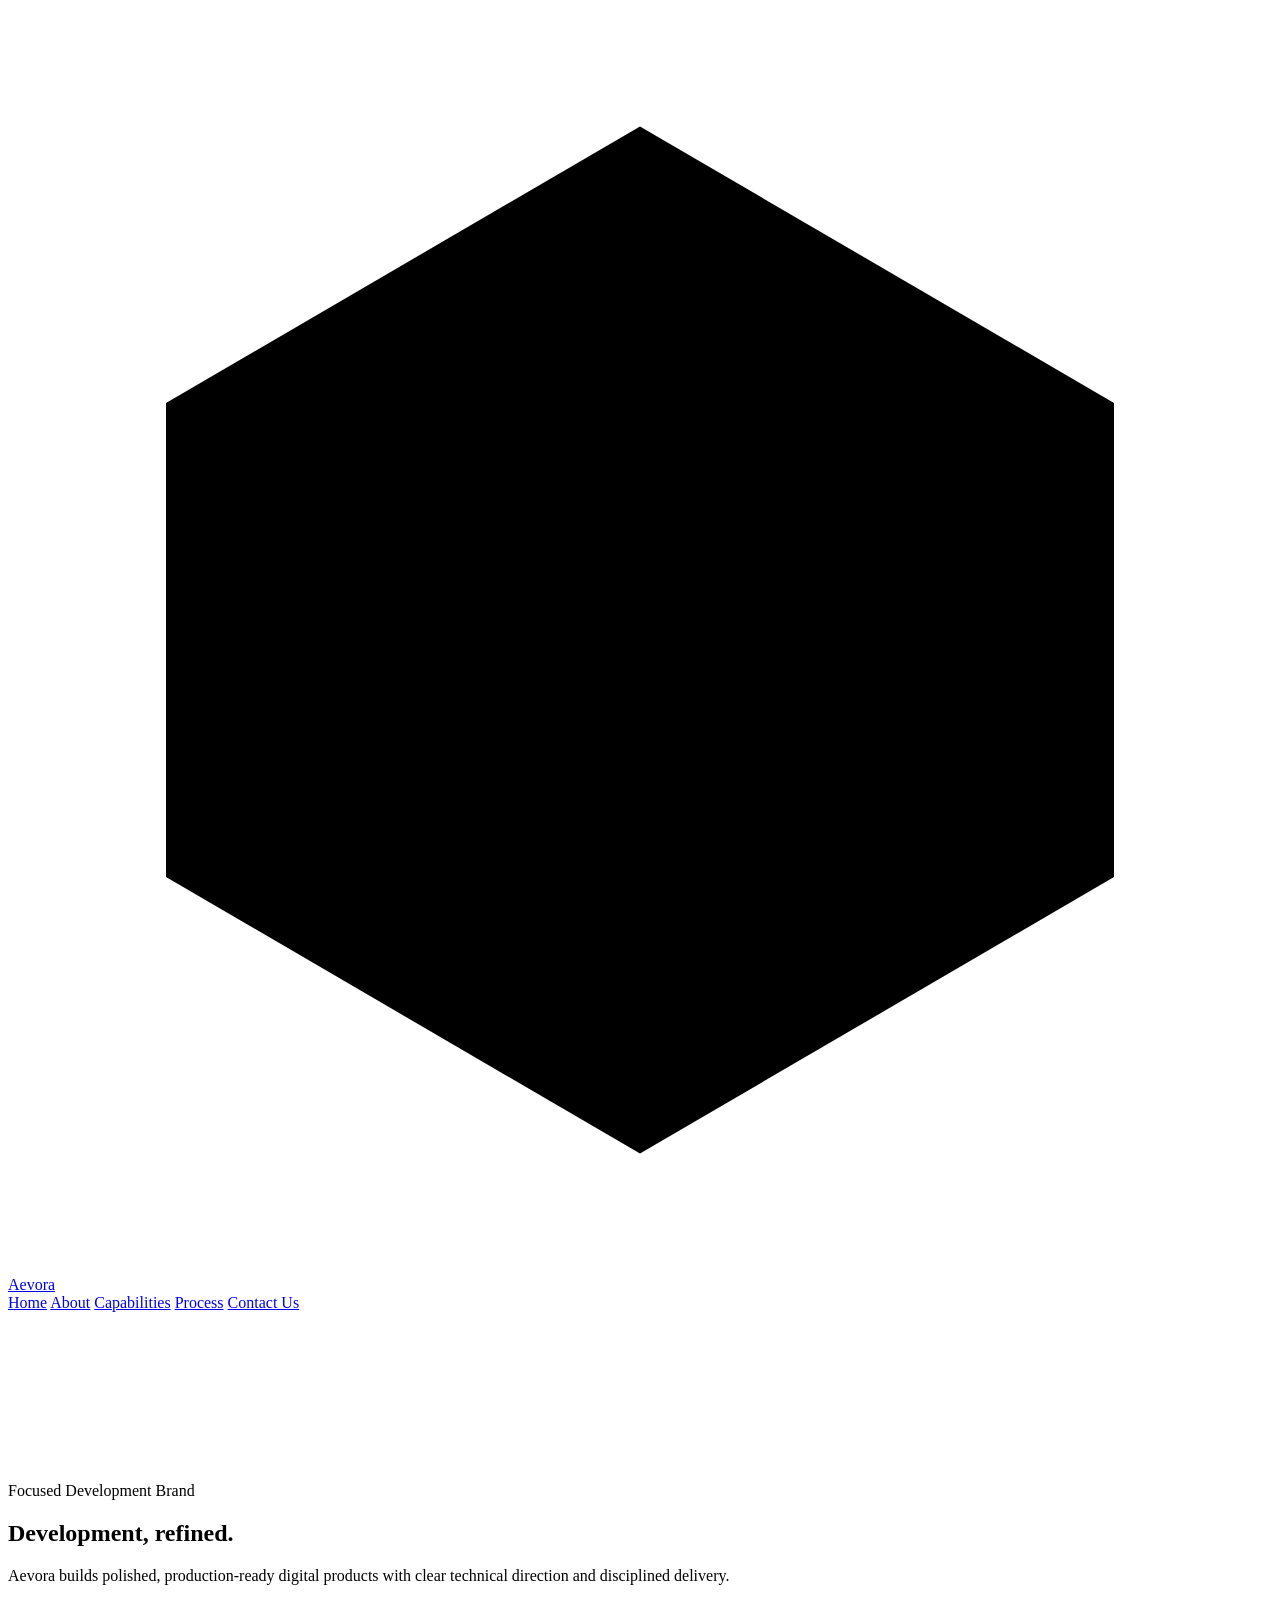
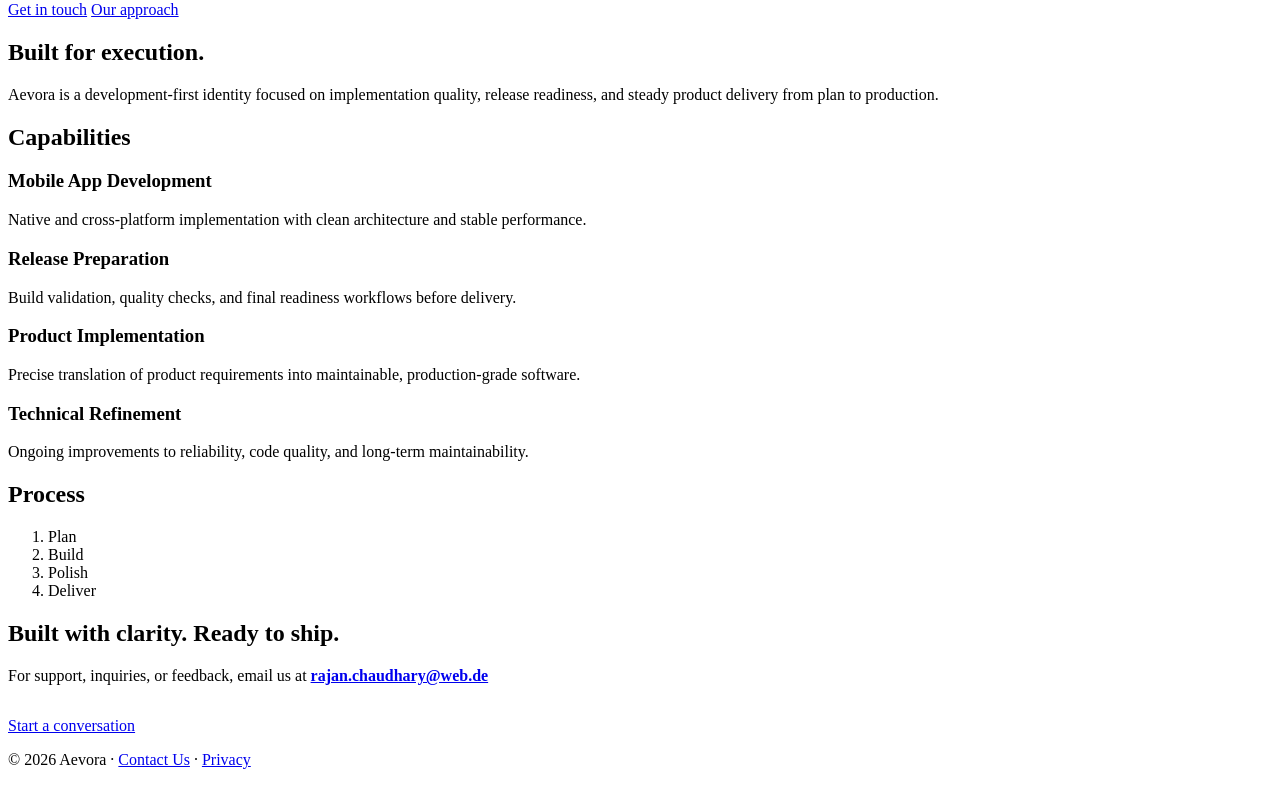
==== index.html @ 9e900b30 "Normalize primary navigation" ====
<!doctype html>
<html lang="en">
<head>
  <meta charset="utf-8">
  <meta name="viewport" content="width=device-width, initial-scale=1">
  <title>Aevora | Development, refined.</title>
  <meta name="description" content="Aevora builds polished, production-ready digital products with precise technical execution and release readiness.">
  <link rel="icon" type="image/svg+xml" href="favicon.svg">
  <link rel="stylesheet" href="style.css">
</head>
<body>
  <header class="site-header">
    <div class="container header-inner">
      <a class="brand" href="#top" aria-label="Aevora home">
        <span class="brand-mark" aria-hidden="true">
          <svg viewBox="0 0 32 32" role="img">
            <path d="M16 3 28 10v12L16 29 4 22V10Z"></path>
            <path d="M16 8 23 12v8l-7 4-7-4v-8Z"></path>
          </svg>
        </span>
        <span class="brand-name">Aevora</span>
      </a>
      <nav class="top-nav" aria-label="Primary">
        <a href="index.html">Home</a>
        <a href="#about">About</a>
        <a href="#capabilities">Capabilities</a>
        <a href="#process">Process</a>
        <a href="contact.html">Contact Us</a>
      </nav>
    </div>
  </header>

  <main id="top">
    <section class="hero section">
      <div class="hero-particles" aria-hidden="true">
        <canvas id="hero-particles-canvas"></canvas>
      </div>
      <div class="container hero-inner">
        <p class="eyebrow">Focused Development Brand</p>
        <h1>Development, refined.</h1>
        <p class="lead">Aevora builds polished, production-ready digital products with clear technical direction and disciplined delivery.</p>
        <div class="hero-actions">
          <a class="button" href="mailto:rajan.chaudhary@web.de">Get in touch</a>
          <a class="text-link" href="#process">Our approach</a>
        </div>
      </div>
    </section>

    <section id="about" class="section section-soft">
      <div class="container narrow">
        <h2>Built for execution.</h2>
        <p>Aevora is a development-first identity focused on implementation quality, release readiness, and steady product delivery from plan to production.</p>
      </div>
    </section>

    <section id="capabilities" class="section">
      <div class="container">
        <h2>Capabilities</h2>
        <div class="capability-list">
          <article class="capability-item">
            <h3>Mobile App Development</h3>
            <p>Native and cross-platform implementation with clean architecture and stable performance.</p>
          </article>
          <article class="capability-item">
            <h3>Release Preparation</h3>
            <p>Build validation, quality checks, and final readiness workflows before delivery.</p>
          </article>
          <article class="capability-item">
            <h3>Product Implementation</h3>
            <p>Precise translation of product requirements into maintainable, production-grade software.</p>
          </article>
          <article class="capability-item">
            <h3>Technical Refinement</h3>
            <p>Ongoing improvements to reliability, code quality, and long-term maintainability.</p>
          </article>
        </div>
      </div>
    </section>

    <section id="process" class="section section-soft">
      <div class="container">
        <h2>Process</h2>
        <ol class="process-list">
          <li><span>Plan</span></li>
          <li><span>Build</span></li>
          <li><span>Polish</span></li>
          <li><span>Deliver</span></li>
        </ol>
      </div>
    </section>

    <section id="contact" class="section closing">
      <div class="container narrow">
        <h2>Built with clarity. Ready to ship.</h2>
        <p class="lead" style="margin-bottom: 2rem;">For support, inquiries, or feedback, email us at <a class="text-link" href="mailto:rajan.chaudhary@web.de" style="font-weight: 600; text-decoration: underline;">rajan.chaudhary@web.de</a></p>
        <a class="button" href="mailto:rajan.chaudhary@web.de">Start a conversation</a>
      </div>
    </section>
  </main>

  <footer class="site-footer">
    <div class="container footer-inner">
      <p>© <span id="year">2026</span> Aevora <span aria-hidden="true">·</span> <a href="contact.html">Contact Us</a> <span aria-hidden="true">·</span> <a href="privacy.html">Privacy</a></p>
    </div>
  </footer>
  <script src="script.js"></script>
</body>
</html>
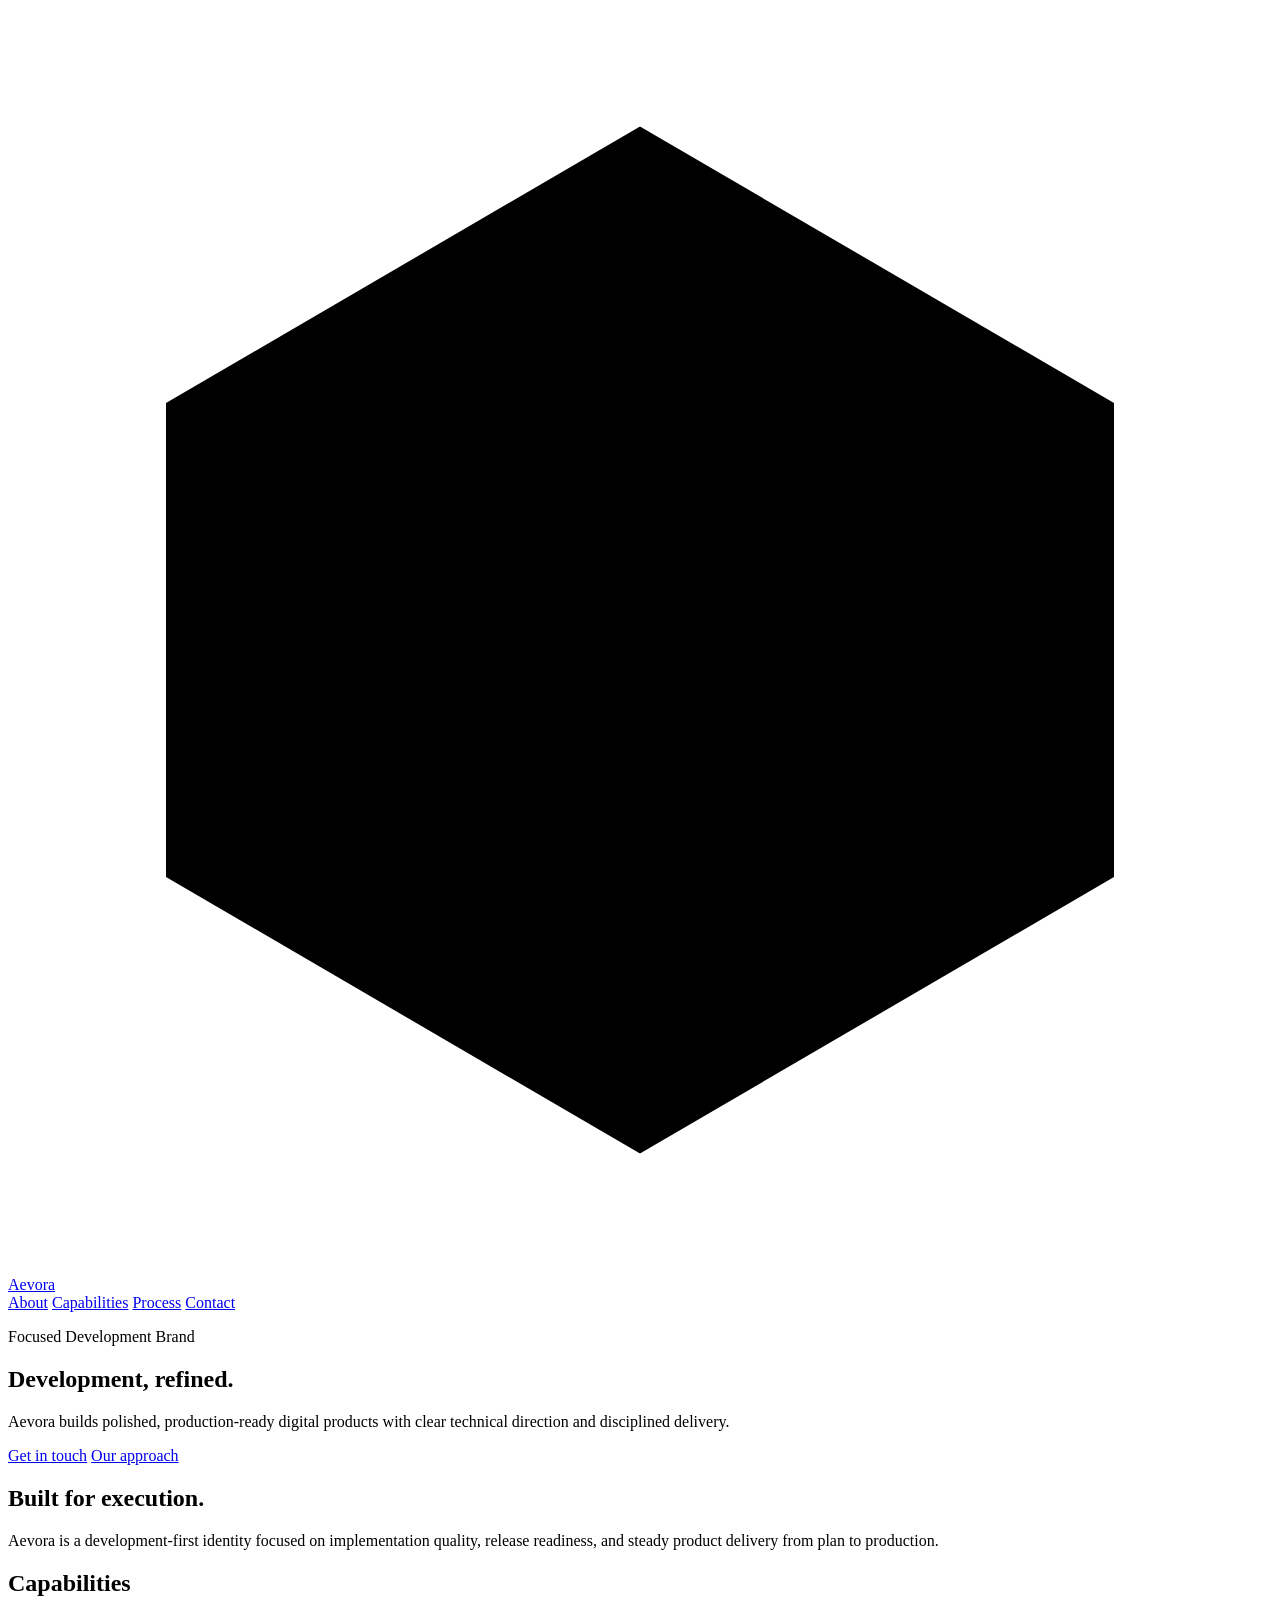
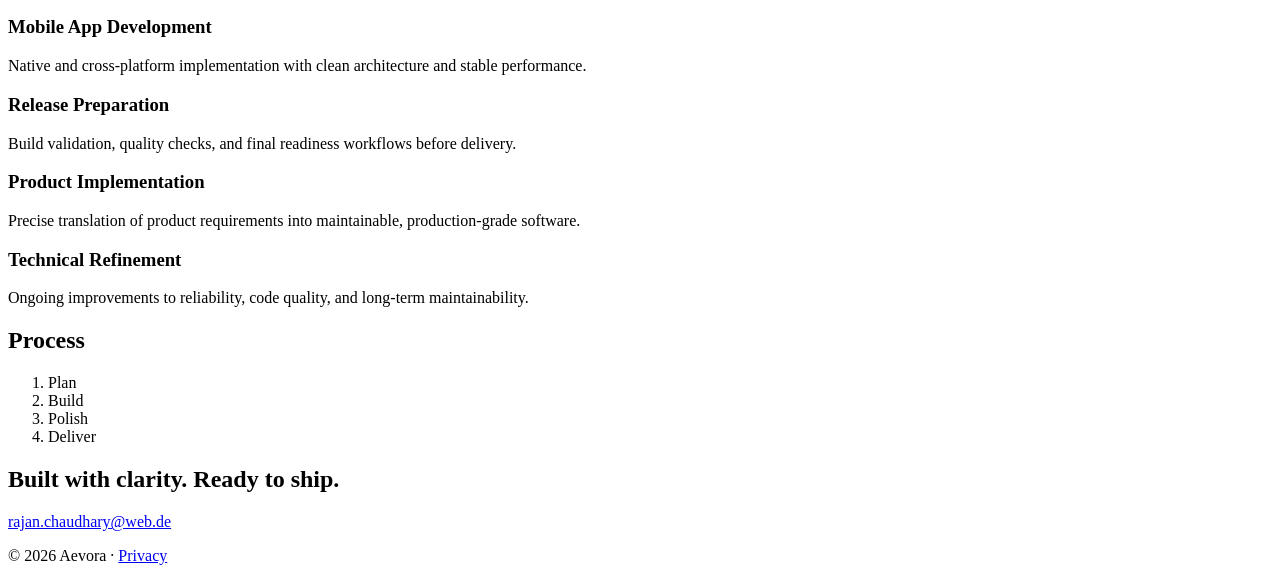
==== commit 47c4e7a6: "Add site favicon and page links" ====
--- a/index.html
+++ b/index.html
@@ -21,20 +21,16 @@
         <span class="brand-name">Aevora</span>
       </a>
       <nav class="top-nav" aria-label="Primary">
-        <a href="index.html">Home</a>
         <a href="#about">About</a>
         <a href="#capabilities">Capabilities</a>
         <a href="#process">Process</a>
-        <a href="contact.html">Contact Us</a>
+        <a href="#contact">Contact</a>
       </nav>
     </div>
   </header>
 
   <main id="top">
     <section class="hero section">
-      <div class="hero-particles" aria-hidden="true">
-        <canvas id="hero-particles-canvas"></canvas>
-      </div>
       <div class="container hero-inner">
         <p class="eyebrow">Focused Development Brand</p>
         <h1>Development, refined.</h1>
@@ -92,15 +88,14 @@
     <section id="contact" class="section closing">
       <div class="container narrow">
         <h2>Built with clarity. Ready to ship.</h2>
-        <p class="lead" style="margin-bottom: 2rem;">For support, inquiries, or feedback, email us at <a class="text-link" href="mailto:rajan.chaudhary@web.de" style="font-weight: 600; text-decoration: underline;">rajan.chaudhary@web.de</a></p>
-        <a class="button" href="mailto:rajan.chaudhary@web.de">Start a conversation</a>
+        <a class="button" href="mailto:rajan.chaudhary@web.de">rajan.chaudhary@web.de</a>
       </div>
     </section>
   </main>
 
   <footer class="site-footer">
     <div class="container footer-inner">
-      <p>© <span id="year">2026</span> Aevora <span aria-hidden="true">·</span> <a href="contact.html">Contact Us</a> <span aria-hidden="true">·</span> <a href="privacy.html">Privacy</a></p>
+      <p>© <span id="year">2026</span> Aevora <span aria-hidden="true">·</span> <a href="privacy.html">Privacy</a></p>
     </div>
   </footer>
   <script src="script.js"></script>
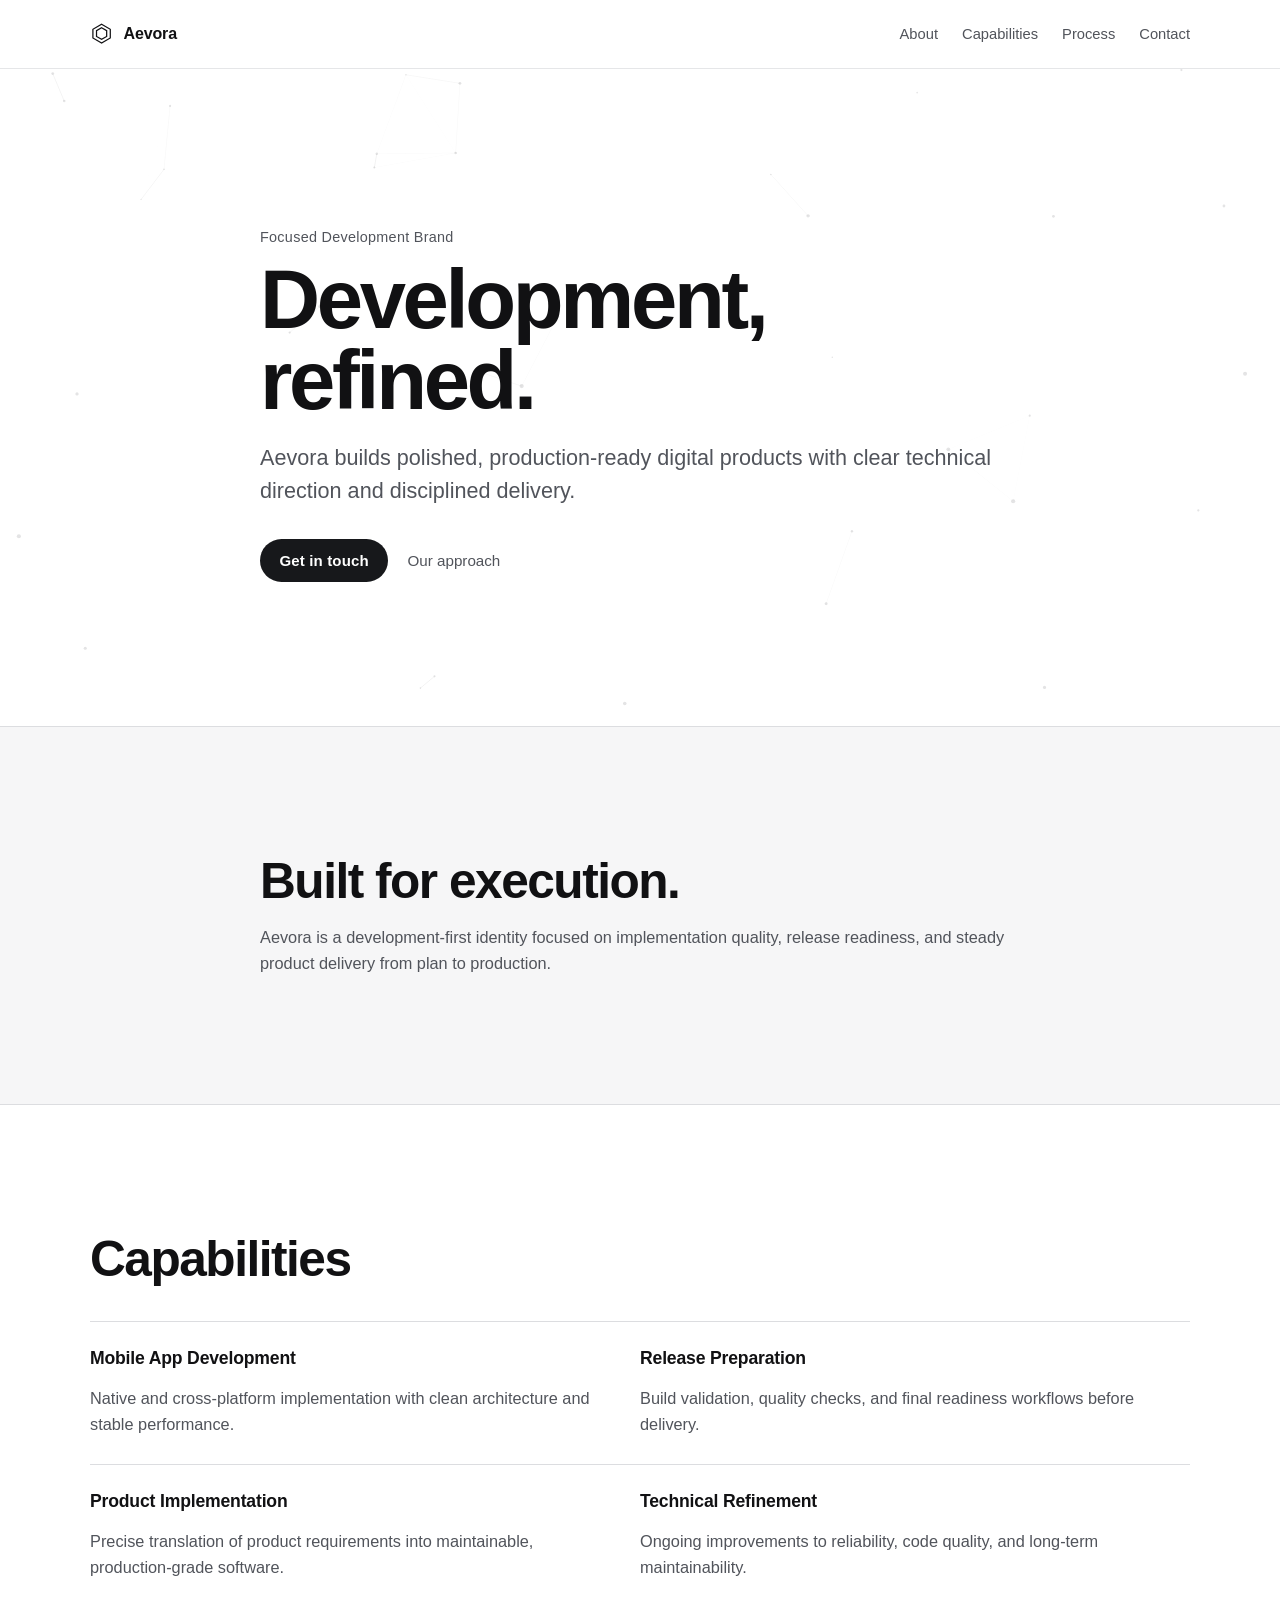
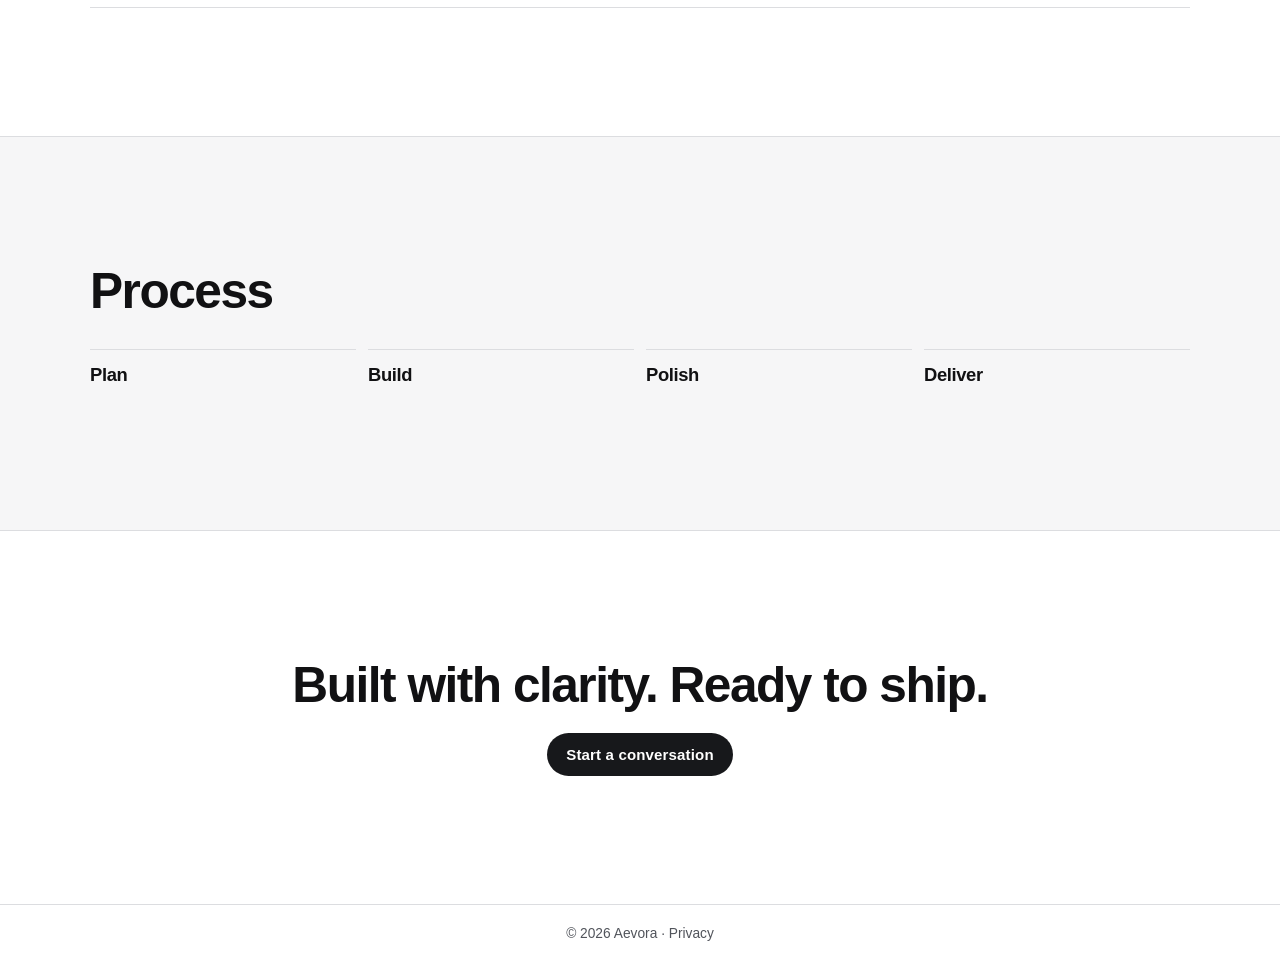
==== commit b2ed1598: "Add hero particle animation and refine CTA" ====
--- a/index.html
+++ b/index.html
@@ -31,6 +31,9 @@
 
   <main id="top">
     <section class="hero section">
+      <div class="hero-particles" aria-hidden="true">
+        <canvas id="hero-particles-canvas"></canvas>
+      </div>
       <div class="container hero-inner">
         <p class="eyebrow">Focused Development Brand</p>
         <h1>Development, refined.</h1>
@@ -88,7 +91,7 @@
     <section id="contact" class="section closing">
       <div class="container narrow">
         <h2>Built with clarity. Ready to ship.</h2>
-        <a class="button" href="mailto:rajan.chaudhary@web.de">rajan.chaudhary@web.de</a>
+        <a class="button" href="mailto:rajan.chaudhary@web.de">Start a conversation</a>
       </div>
     </section>
   </main>
--- a/style.css
+++ b/style.css
@@ -0,0 +1,342 @@
+:root {
+  --bg: #ffffff;
+  --bg-soft: #f6f6f7;
+  --text: #111113;
+  --text-muted: #51545b;
+  --line: #dcdde0;
+  --button: #17181b;
+  --button-hover: #2a2c31;
+}
+
+* {
+  box-sizing: border-box;
+}
+
+html {
+  scroll-behavior: smooth;
+}
+
+body {
+  margin: 0;
+  font-family: -apple-system, BlinkMacSystemFont, "SF Pro Display", "SF Pro Text", "Helvetica Neue", Helvetica, Arial, sans-serif;
+  background: var(--bg);
+  color: var(--text);
+  text-rendering: optimizeLegibility;
+  -webkit-font-smoothing: antialiased;
+}
+
+a {
+  color: inherit;
+  text-decoration: none;
+}
+
+.container {
+  width: min(1100px, 92vw);
+  margin: 0 auto;
+}
+
+.narrow {
+  width: min(760px, 92vw);
+}
+
+.section {
+  padding: clamp(5rem, 10vw, 8rem) 0;
+  border-top: 1px solid var(--line);
+}
+
+.section-soft {
+  background: var(--bg-soft);
+}
+
+.site-header {
+  position: sticky;
+  top: 0;
+  z-index: 20;
+  border-bottom: 1px solid color-mix(in srgb, var(--line) 75%, white);
+  background: color-mix(in srgb, white 88%, transparent);
+  backdrop-filter: saturate(140%) blur(10px);
+}
+
+.header-inner {
+  display: flex;
+  align-items: center;
+  justify-content: space-between;
+  min-height: 4.25rem;
+}
+
+.brand {
+  display: inline-flex;
+  align-items: center;
+  gap: 0.65rem;
+  font-weight: 600;
+  letter-spacing: -0.01em;
+}
+
+.brand-mark {
+  display: grid;
+  place-items: center;
+  width: 1.45rem;
+  height: 1.45rem;
+}
+
+.brand-mark svg {
+  width: 100%;
+  height: 100%;
+  fill: none;
+  stroke: var(--text);
+  stroke-width: 1.7;
+}
+
+.top-nav {
+  display: inline-flex;
+  gap: 1.5rem;
+  font-size: 0.92rem;
+  color: var(--text-muted);
+}
+
+.top-nav a {
+  transition: color 180ms ease;
+}
+
+.top-nav a:hover,
+.top-nav a:focus-visible {
+  color: var(--text);
+}
+
+.hero {
+  position: relative;
+  overflow: hidden;
+  border-top: 0;
+  padding-top: clamp(6rem, 14vw, 10rem);
+  padding-bottom: clamp(5.5rem, 12vw, 9rem);
+}
+
+.hero-particles {
+  position: absolute;
+  inset: 0;
+  pointer-events: none;
+  opacity: 0.8;
+}
+
+#hero-particles-canvas {
+  width: 100%;
+  height: 100%;
+  display: block;
+}
+
+.hero-inner {
+  position: relative;
+  z-index: 1;
+  max-width: 760px;
+}
+
+.eyebrow {
+  margin: 0;
+  font-size: 0.9rem;
+  letter-spacing: 0.02em;
+  color: var(--text-muted);
+}
+
+h1,
+h2,
+h3,
+p {
+  margin: 0;
+}
+
+h1 {
+  margin-top: 0.85rem;
+  font-size: clamp(2.7rem, 7.5vw, 5.2rem);
+  letter-spacing: -0.04em;
+  line-height: 0.98;
+  font-weight: 700;
+}
+
+.lead {
+  margin-top: 1.3rem;
+  max-width: 62ch;
+  font-size: clamp(1.05rem, 2.2vw, 1.35rem);
+  line-height: 1.5;
+  color: var(--text-muted);
+}
+
+.hero-actions {
+  margin-top: 2rem;
+  display: flex;
+  align-items: center;
+  gap: 1.2rem;
+}
+
+.button {
+  display: inline-flex;
+  align-items: center;
+  justify-content: center;
+  border: 1px solid transparent;
+  min-height: 2.7rem;
+  padding: 0 1.15rem;
+  border-radius: 999px;
+  background: var(--button);
+  color: #fff;
+  font-size: 0.94rem;
+  font-weight: 550;
+  letter-spacing: 0.01em;
+  transition: background-color 220ms ease, transform 220ms ease;
+}
+
+.button:hover,
+.button:focus-visible {
+  background: var(--button-hover);
+  transform: translateY(-1px);
+}
+
+.text-link {
+  color: var(--text-muted);
+  font-size: 0.95rem;
+  transition: color 180ms ease;
+}
+
+.text-link:hover,
+.text-link:focus-visible {
+  color: var(--text);
+}
+
+h2 {
+  font-size: clamp(2rem, 4.8vw, 3.1rem);
+  letter-spacing: -0.03em;
+  font-weight: 650;
+  line-height: 1.06;
+}
+
+#about p,
+.capability-item p {
+  margin-top: 1rem;
+  color: var(--text-muted);
+  line-height: 1.6;
+  font-size: 1.02rem;
+}
+
+.capability-list {
+  margin-top: 2.2rem;
+  display: grid;
+  grid-template-columns: repeat(2, minmax(0, 1fr));
+  border-top: 1px solid var(--line);
+}
+
+.capability-item {
+  padding: 1.65rem 1.1rem 1.65rem 0;
+  border-bottom: 1px solid var(--line);
+}
+
+.capability-item:nth-child(odd) {
+  padding-right: 2rem;
+}
+
+.capability-item h3 {
+  font-size: 1.1rem;
+  letter-spacing: -0.01em;
+  font-weight: 600;
+}
+
+.process-list {
+  margin-top: 2rem;
+  padding: 0;
+  list-style: none;
+  display: grid;
+  grid-template-columns: repeat(4, minmax(0, 1fr));
+  gap: 0.75rem;
+}
+
+.process-list li {
+  border-top: 1px solid var(--line);
+  padding-top: 0.85rem;
+}
+
+.process-list span {
+  display: inline-block;
+  font-size: 1.15rem;
+  letter-spacing: -0.02em;
+  font-weight: 560;
+}
+
+.closing {
+  text-align: center;
+}
+
+.closing .button {
+  margin-top: 1.35rem;
+}
+
+.site-footer {
+  border-top: 1px solid var(--line);
+  padding: 1.3rem 0 2rem;
+  background: #fff;
+}
+
+.footer-inner {
+  text-align: center;
+}
+
+.footer-inner p {
+  color: var(--text-muted);
+  font-size: 0.86rem;
+}
+
+.footer-inner a {
+  color: var(--text-muted);
+  transition: color 180ms ease;
+}
+
+.footer-inner a:hover,
+.footer-inner a:focus-visible {
+  color: var(--text);
+}
+
+.legal-wrap h2 {
+  margin-top: 2.2rem;
+  font-size: clamp(1.25rem, 3vw, 1.8rem);
+  letter-spacing: -0.02em;
+  line-height: 1.2;
+}
+
+.legal-wrap p {
+  margin-top: 0.75rem;
+  color: var(--text-muted);
+  line-height: 1.65;
+  font-size: 1rem;
+}
+
+@media (max-width: 900px) {
+  .capability-list {
+    grid-template-columns: 1fr;
+  }
+
+  .capability-item,
+  .capability-item:nth-child(odd) {
+    padding-right: 0;
+  }
+}
+
+@media (max-width: 700px) {
+  .top-nav {
+    display: none;
+  }
+
+  .hero-actions {
+    flex-wrap: wrap;
+    gap: 0.9rem 1rem;
+  }
+
+  .process-list {
+    grid-template-columns: 1fr 1fr;
+  }
+}
+
+@media (prefers-reduced-motion: reduce) {
+  *,
+  *::before,
+  *::after {
+    transition-duration: 1ms !important;
+    animation-duration: 1ms !important;
+    scroll-behavior: auto !important;
+  }
+}
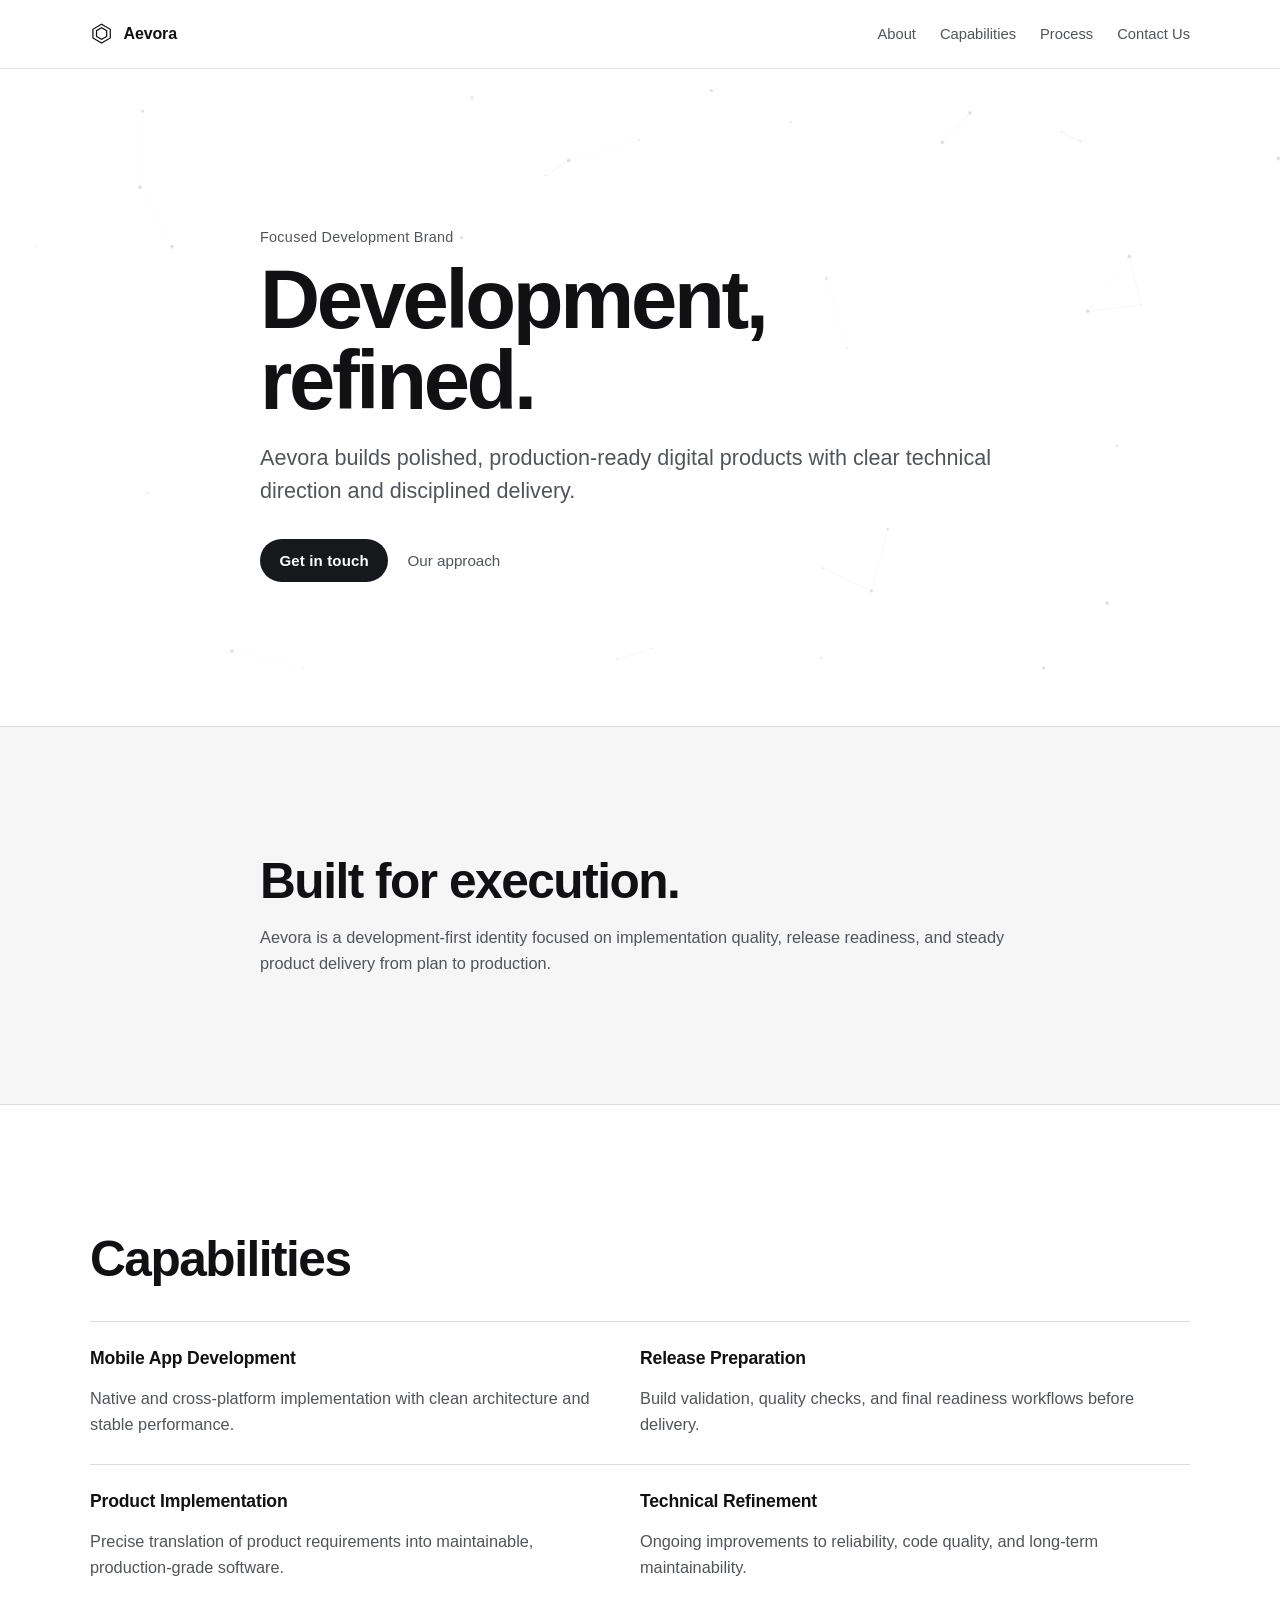
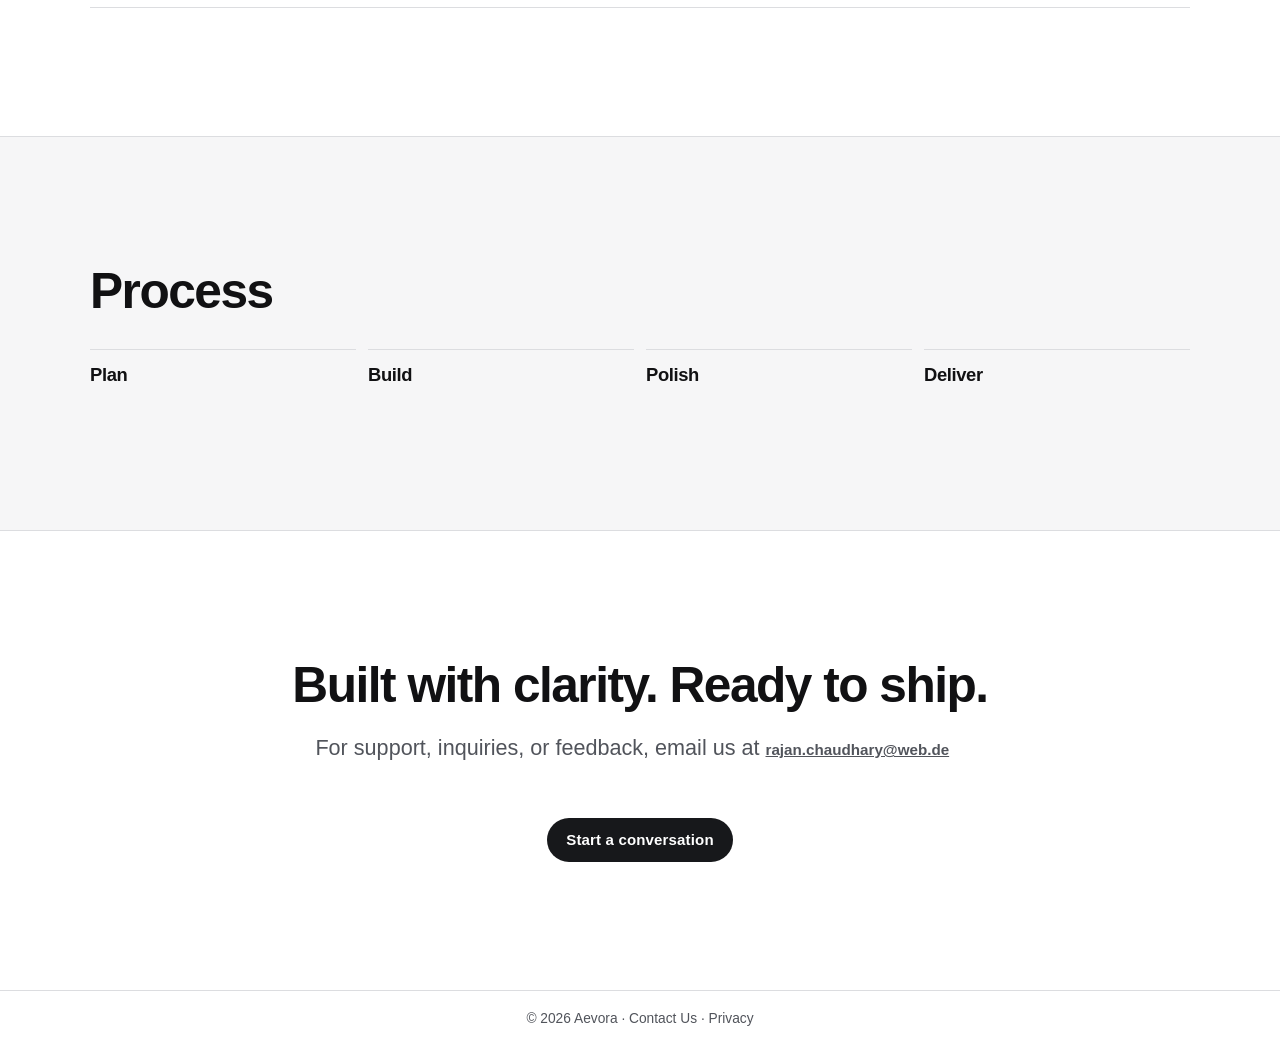
==== commit 79df7259: "Add dedicated Contact Us page and update site navigation for news policy compliance" ====
--- a/index.html
+++ b/index.html
@@ -24,7 +24,7 @@
         <a href="#about">About</a>
         <a href="#capabilities">Capabilities</a>
         <a href="#process">Process</a>
-        <a href="#contact">Contact</a>
+        <a href="contact.html">Contact Us</a>
       </nav>
     </div>
   </header>
@@ -91,6 +91,7 @@
     <section id="contact" class="section closing">
       <div class="container narrow">
         <h2>Built with clarity. Ready to ship.</h2>
+        <p class="lead" style="margin-bottom: 2rem;">For support, inquiries, or feedback, email us at <a class="text-link" href="mailto:rajan.chaudhary@web.de" style="font-weight: 600; text-decoration: underline;">rajan.chaudhary@web.de</a></p>
         <a class="button" href="mailto:rajan.chaudhary@web.de">Start a conversation</a>
       </div>
     </section>
@@ -98,7 +99,7 @@
 
   <footer class="site-footer">
     <div class="container footer-inner">
-      <p>© <span id="year">2026</span> Aevora <span aria-hidden="true">·</span> <a href="privacy.html">Privacy</a></p>
+      <p>© <span id="year">2026</span> Aevora <span aria-hidden="true">·</span> <a href="contact.html">Contact Us</a> <span aria-hidden="true">·</span> <a href="privacy.html">Privacy</a></p>
     </div>
   </footer>
   <script src="script.js"></script>
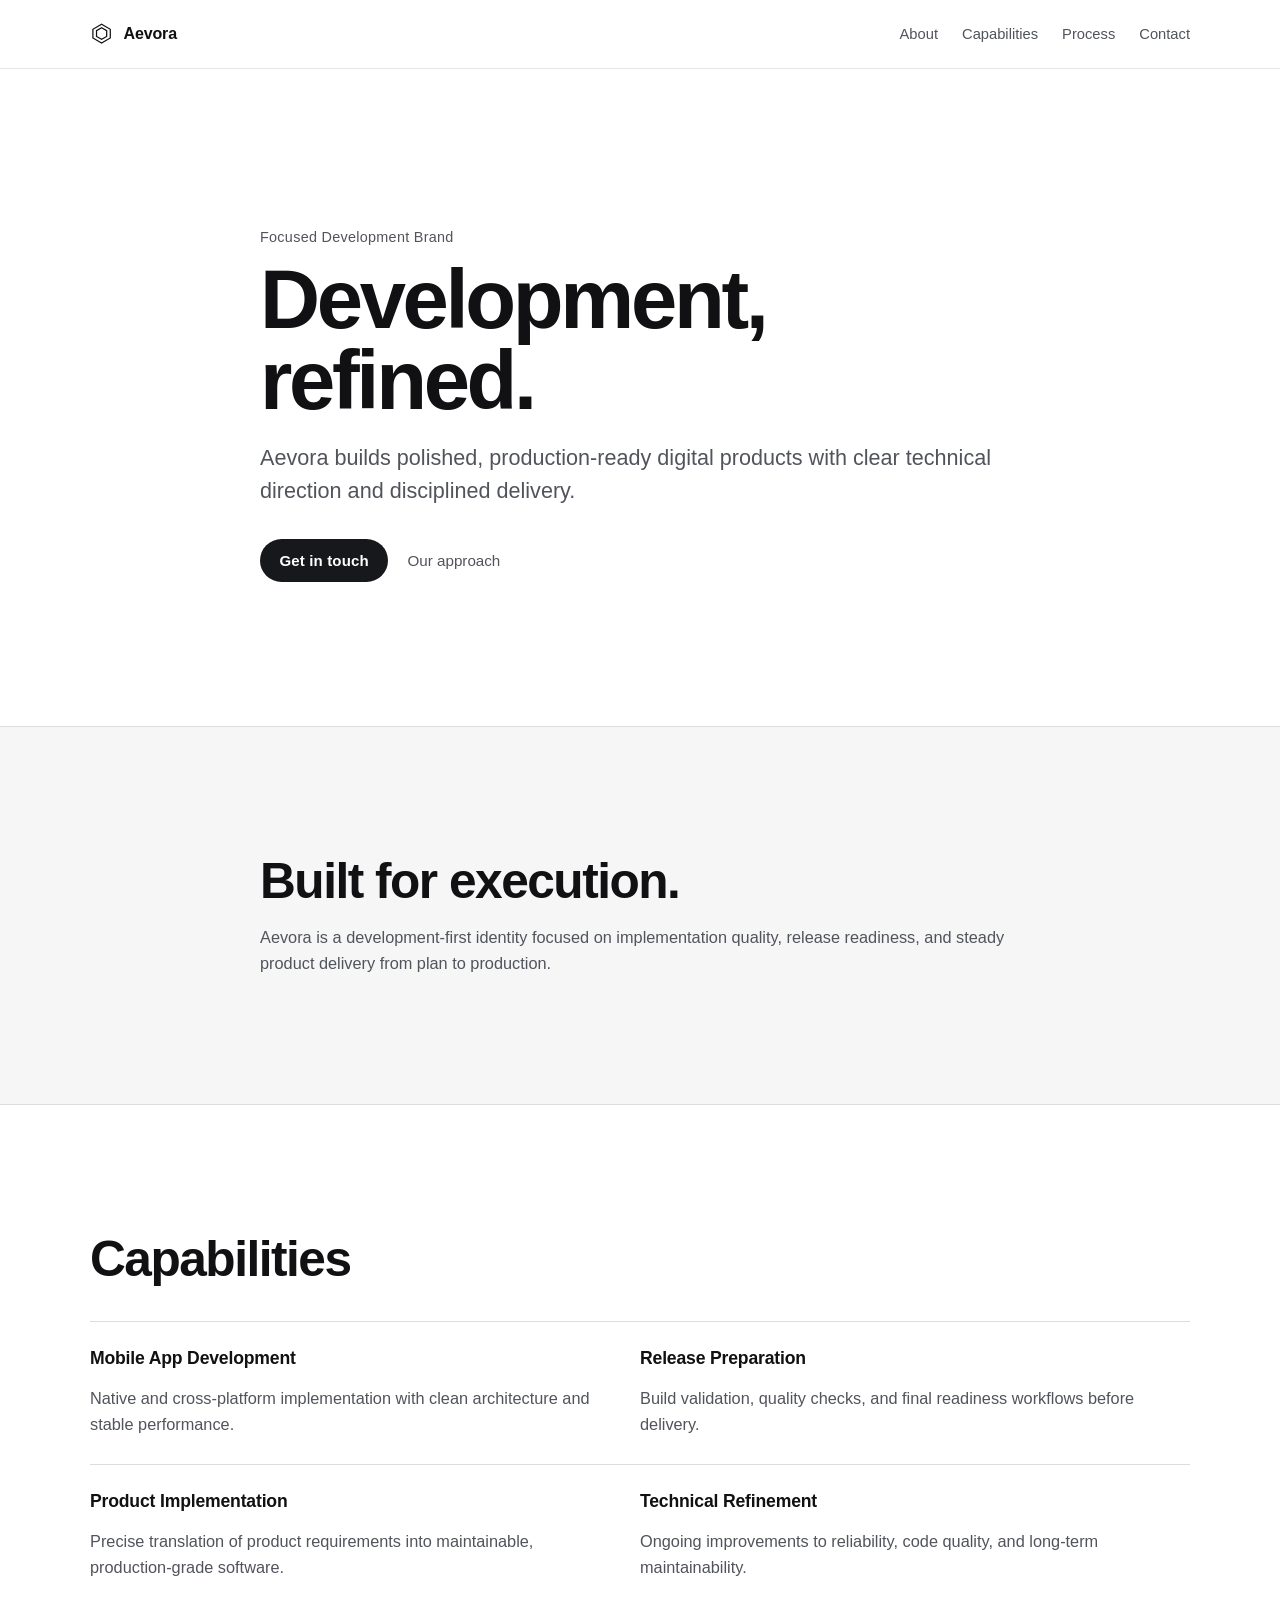
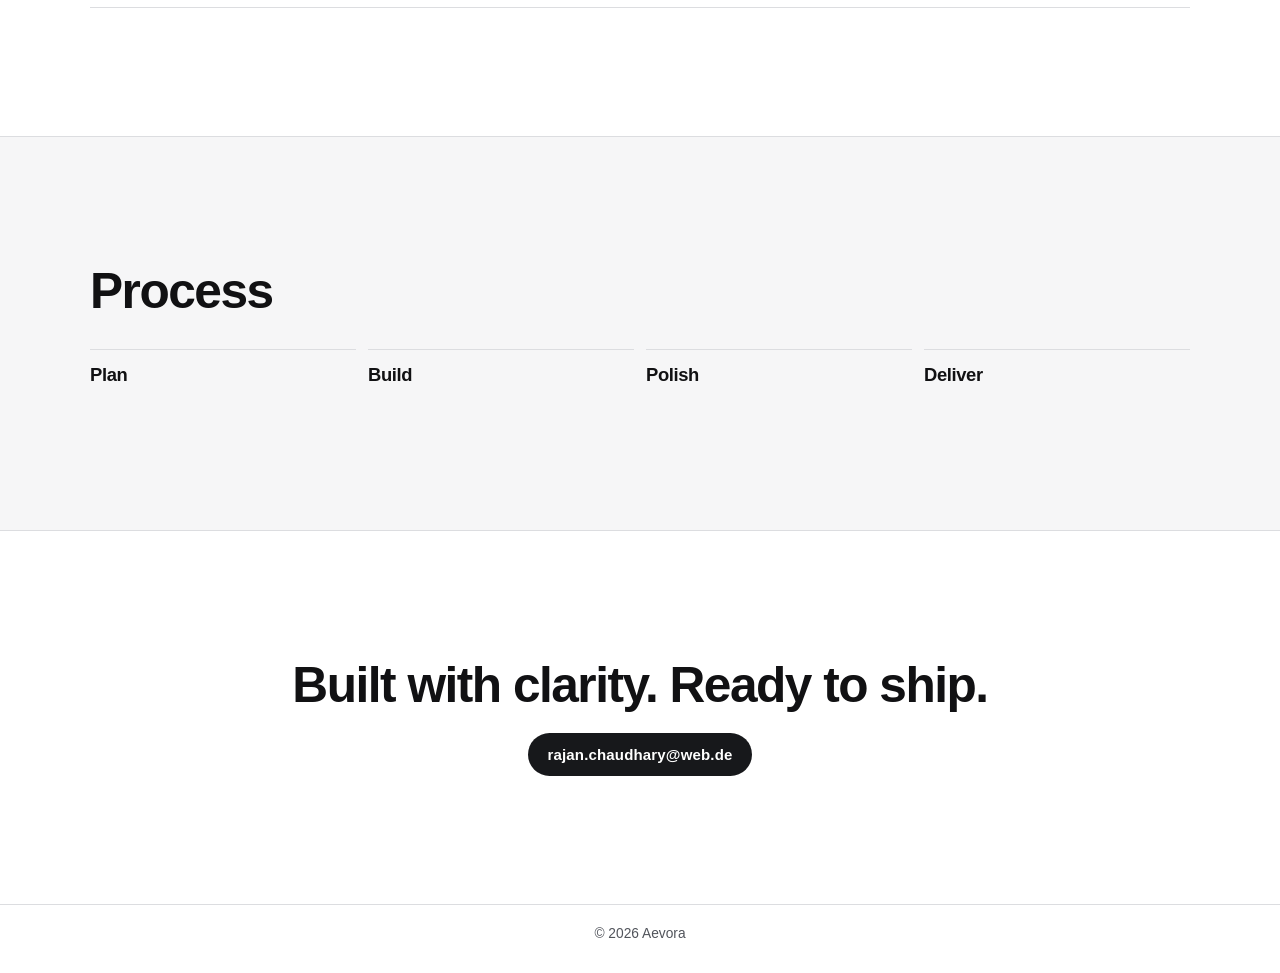
==== commit 00b58702: "Create premium one-page Aevora landing site" ====
--- a/index.html
+++ b/index.html
@@ -5,7 +5,6 @@
   <meta name="viewport" content="width=device-width, initial-scale=1">
   <title>Aevora | Development, refined.</title>
   <meta name="description" content="Aevora builds polished, production-ready digital products with precise technical execution and release readiness.">
-  <link rel="icon" type="image/svg+xml" href="favicon.svg">
   <link rel="stylesheet" href="style.css">
 </head>
 <body>
@@ -24,16 +23,13 @@
         <a href="#about">About</a>
         <a href="#capabilities">Capabilities</a>
         <a href="#process">Process</a>
-        <a href="contact.html">Contact Us</a>
+        <a href="#contact">Contact</a>
       </nav>
     </div>
   </header>
 
   <main id="top">
     <section class="hero section">
-      <div class="hero-particles" aria-hidden="true">
-        <canvas id="hero-particles-canvas"></canvas>
-      </div>
       <div class="container hero-inner">
         <p class="eyebrow">Focused Development Brand</p>
         <h1>Development, refined.</h1>
@@ -91,15 +87,14 @@
     <section id="contact" class="section closing">
       <div class="container narrow">
         <h2>Built with clarity. Ready to ship.</h2>
-        <p class="lead" style="margin-bottom: 2rem;">For support, inquiries, or feedback, email us at <a class="text-link" href="mailto:rajan.chaudhary@web.de" style="font-weight: 600; text-decoration: underline;">rajan.chaudhary@web.de</a></p>
-        <a class="button" href="mailto:rajan.chaudhary@web.de">Start a conversation</a>
+        <a class="button" href="mailto:rajan.chaudhary@web.de">rajan.chaudhary@web.de</a>
       </div>
     </section>
   </main>
 
   <footer class="site-footer">
     <div class="container footer-inner">
-      <p>© <span id="year">2026</span> Aevora <span aria-hidden="true">·</span> <a href="contact.html">Contact Us</a> <span aria-hidden="true">·</span> <a href="privacy.html">Privacy</a></p>
+      <p>© <span id="year">2026</span> Aevora</p>
     </div>
   </footer>
   <script src="script.js"></script>
--- a/style.css
+++ b/style.css
@@ -104,29 +104,12 @@
 }
 
 .hero {
-  position: relative;
-  overflow: hidden;
   border-top: 0;
   padding-top: clamp(6rem, 14vw, 10rem);
   padding-bottom: clamp(5.5rem, 12vw, 9rem);
 }
 
-.hero-particles {
-  position: absolute;
-  inset: 0;
-  pointer-events: none;
-  opacity: 0.8;
-}
-
-#hero-particles-canvas {
-  width: 100%;
-  height: 100%;
-  display: block;
-}
-
 .hero-inner {
-  position: relative;
-  z-index: 1;
   max-width: 760px;
 }
 
@@ -281,30 +264,6 @@
   font-size: 0.86rem;
 }
 
-.footer-inner a {
-  color: var(--text-muted);
-  transition: color 180ms ease;
-}
-
-.footer-inner a:hover,
-.footer-inner a:focus-visible {
-  color: var(--text);
-}
-
-.legal-wrap h2 {
-  margin-top: 2.2rem;
-  font-size: clamp(1.25rem, 3vw, 1.8rem);
-  letter-spacing: -0.02em;
-  line-height: 1.2;
-}
-
-.legal-wrap p {
-  margin-top: 0.75rem;
-  color: var(--text-muted);
-  line-height: 1.65;
-  font-size: 1rem;
-}
-
 @media (max-width: 900px) {
   .capability-list {
     grid-template-columns: 1fr;
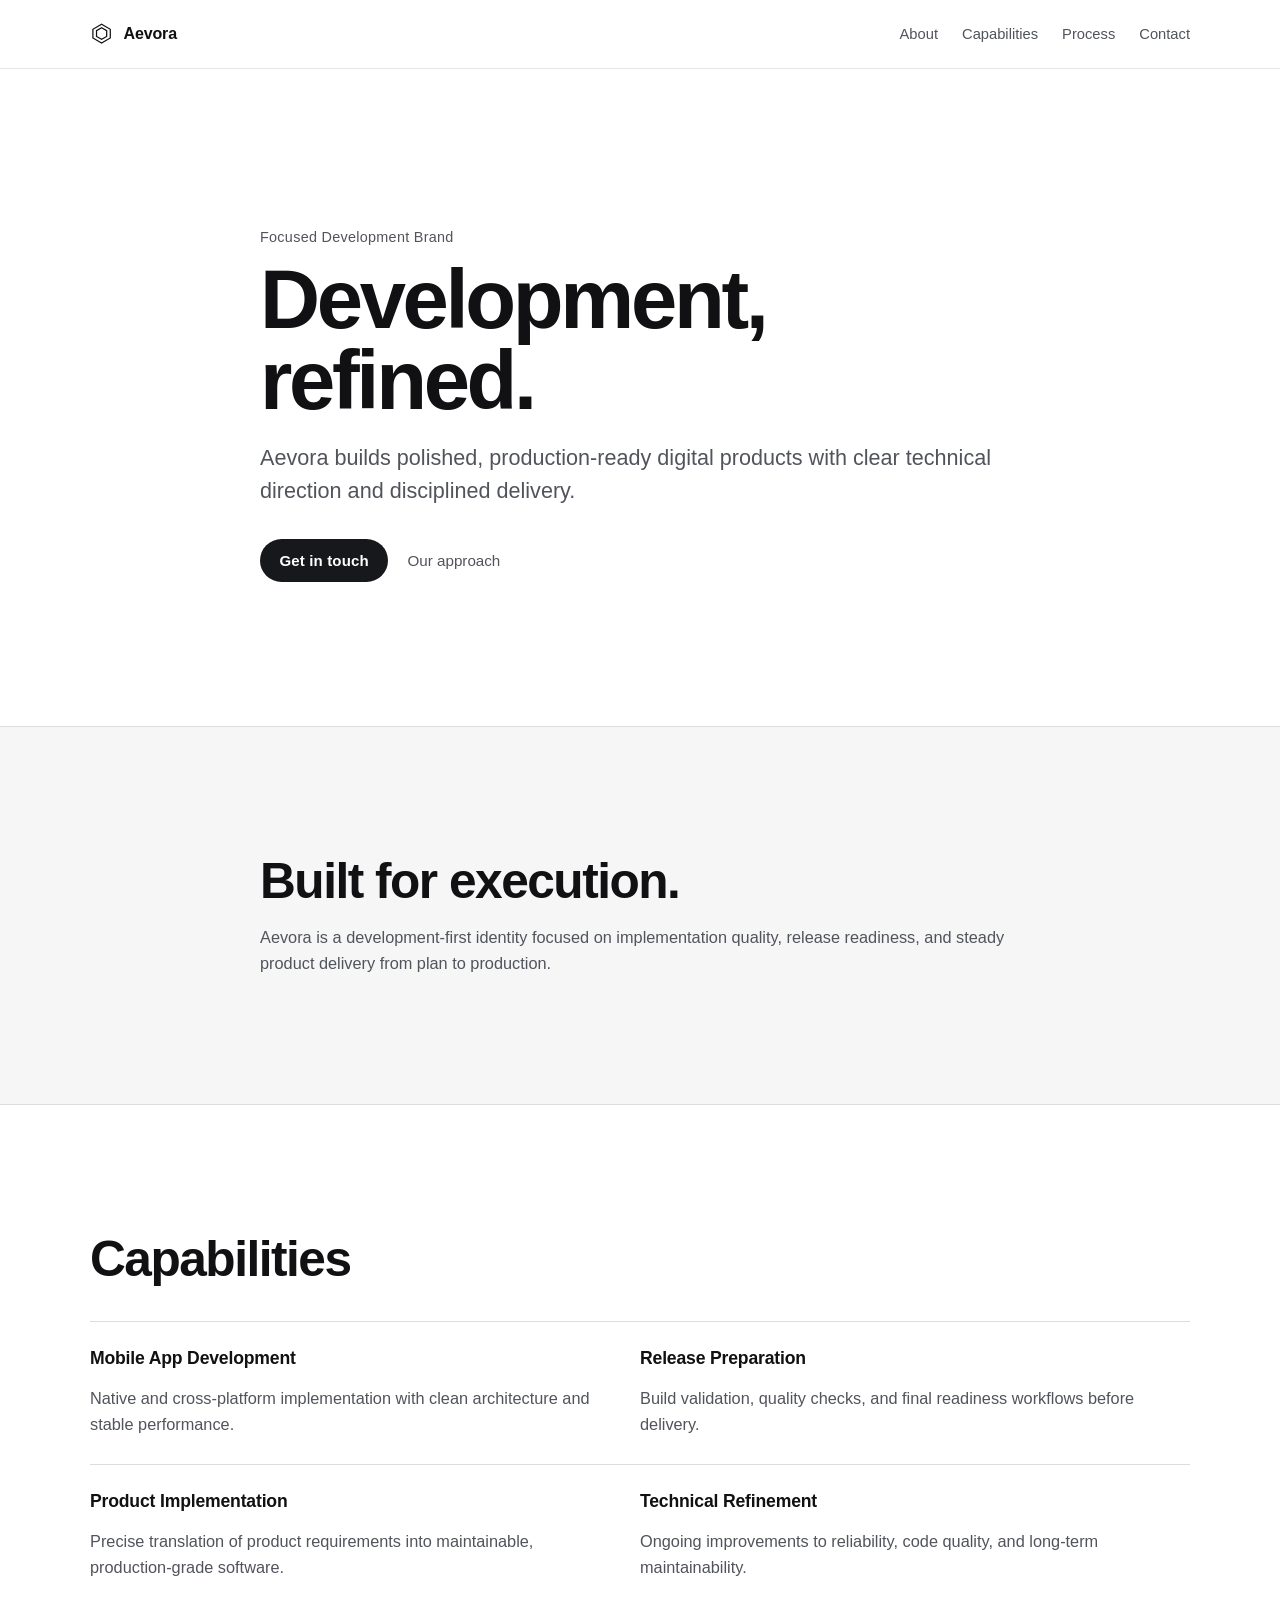
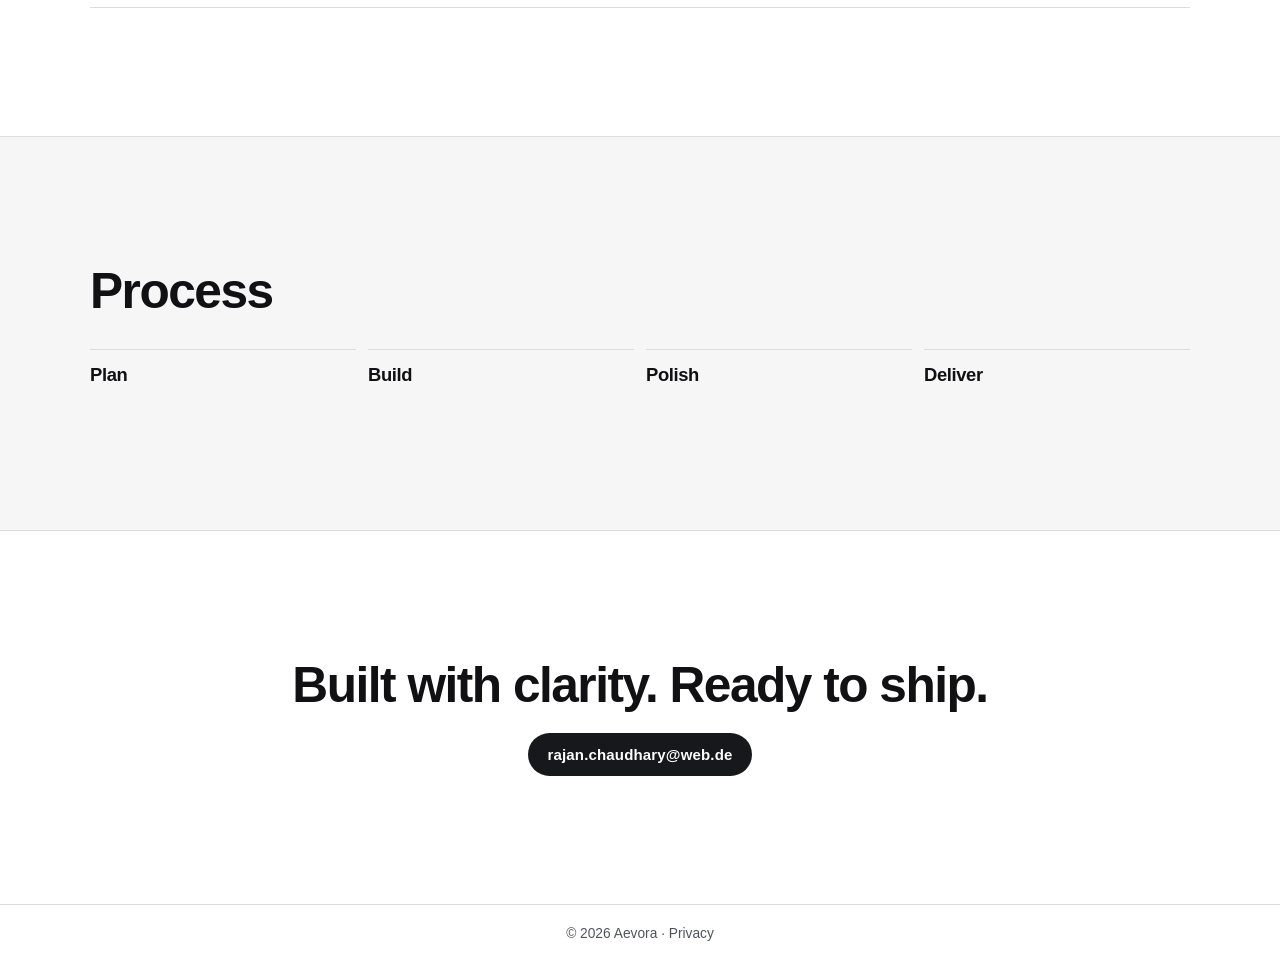
==== commit 452306fb: "Add privacy policy page and footer link" ====
--- a/index.html
+++ b/index.html
@@ -94,7 +94,7 @@
 
   <footer class="site-footer">
     <div class="container footer-inner">
-      <p>© <span id="year">2026</span> Aevora</p>
+      <p>© <span id="year">2026</span> Aevora <span aria-hidden="true">·</span> <a href="privacy.html">Privacy</a></p>
     </div>
   </footer>
   <script src="script.js"></script>
--- a/style.css
+++ b/style.css
@@ -264,6 +264,30 @@
   font-size: 0.86rem;
 }
 
+.footer-inner a {
+  color: var(--text-muted);
+  transition: color 180ms ease;
+}
+
+.footer-inner a:hover,
+.footer-inner a:focus-visible {
+  color: var(--text);
+}
+
+.legal-wrap h2 {
+  margin-top: 2.2rem;
+  font-size: clamp(1.25rem, 3vw, 1.8rem);
+  letter-spacing: -0.02em;
+  line-height: 1.2;
+}
+
+.legal-wrap p {
+  margin-top: 0.75rem;
+  color: var(--text-muted);
+  line-height: 1.65;
+  font-size: 1rem;
+}
+
 @media (max-width: 900px) {
   .capability-list {
     grid-template-columns: 1fr;
